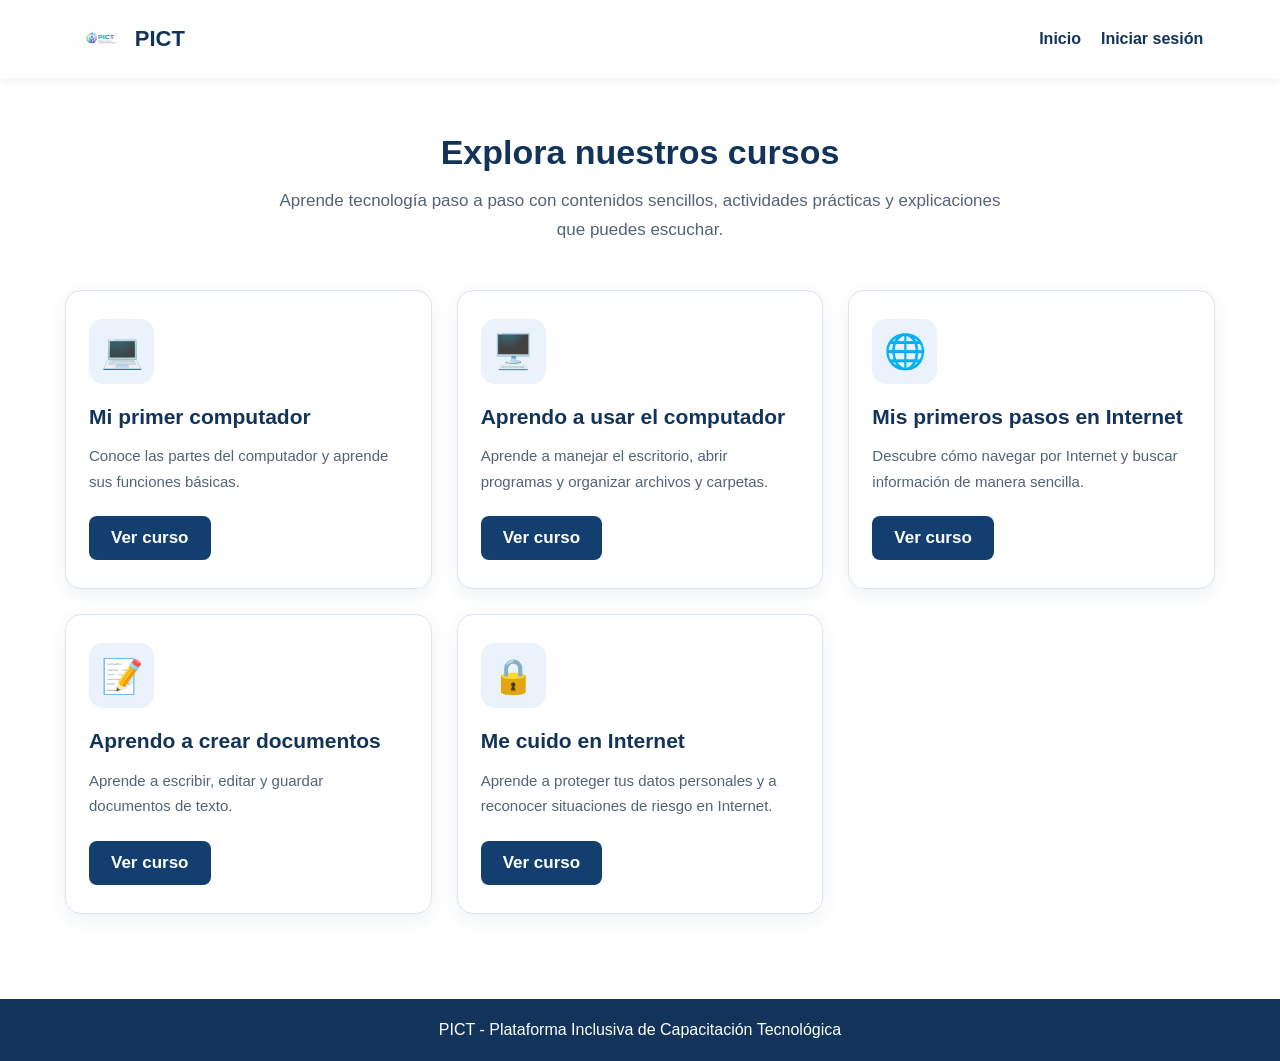
==== cursos.html @ 24d3f704 "Add files via upload" ====
<!DOCTYPE html>
<html lang="es">
<head>
    <meta charset="UTF-8">
    <meta name="viewport" content="width=device-width, initial-scale=1.0">
    <title>Cursos | PICT</title>
    <link rel="stylesheet" href="style.css">
</head>
<body>

    <header class="encabezado">
        <div class="contenedor encabezado-contenido">
            <a href="index.html" class="marca">
                <img src="logo PICT.png" alt="Logo de PICT">
                <span>PICT</span>
            </a>

            <nav aria-label="Navegación principal">
                <a href="index.html">Inicio</a>
                <a href="login.html">Iniciar sesión</a>
            </nav>
        </div>
    </header>

    <main class="catalogo">
        <section class="catalogo-intro">
            <h1>Explora nuestros cursos</h1>
            <p>
                Aprende tecnología paso a paso con contenidos sencillos,
                actividades prácticas y explicaciones que puedes escuchar.
            </p>
        </section>

        <section class="cursos-grid" aria-label="Lista de cursos">

            <article class="curso-card">
                <div class="curso-icono" aria-hidden="true">💻</div>
                <h2>Mi primer computador</h2>
                <p>
                    Conoce las partes del computador y aprende sus
                    funciones básicas.
                </p>
                <a href="curso-computador.html" class="btn-primary">
                    Ver curso
                </a>
            </article>

            <article class="curso-card">
                <div class="curso-icono" aria-hidden="true">🖥️</div>
                <h2>Aprendo a usar el computador</h2>
                <p>
                    Aprende a manejar el escritorio, abrir programas
                    y organizar archivos y carpetas.
                </p>
                <a href="curso-uso.html" class="btn-primary">
                    Ver curso
                </a>
            </article>

            <article class="curso-card">
                <div class="curso-icono" aria-hidden="true">🌐</div>
                <h2>Mis primeros pasos en Internet</h2>
                <p>
                    Descubre cómo navegar por Internet y buscar
                    información de manera sencilla.
                </p>
                <a href="curso-internet.html" class="btn-primary">
                    Ver curso
                </a>
            </article>

            <article class="curso-card">
                <div class="curso-icono" aria-hidden="true">📝</div>
                <h2>Aprendo a crear documentos</h2>
                <p>
                    Aprende a escribir, editar y guardar documentos
                    de texto.
                </p>
                <a href="curso-documentos.html" class="btn-primary">
                    Ver curso
          
                </a>
            </article>

            <article class="curso-card">
                <div class="curso-icono" aria-hidden="true">🔒</div>
                <h2>Me cuido en Internet</h2>
                <p>
                    Aprende a proteger tus datos personales y a
                    reconocer situaciones de riesgo en Internet.
                </p>
                <a href="curso-seguridad.html" class="btn-primary">
                    Ver curso
                </a>
            </article>

        </section>
    </main>

    <footer>
        <p>PICT - Plataforma Inclusiva de Capacitación Tecnológica</p>
    </footer>

</body>
</html>
---- style.css ----
/* ===== CONFIGURACIÓN GENERAL ===== */
* {
    margin: 0;
    padding: 0;
    box-sizing: border-box;
    font-family: 'Segoe UI', Tahoma, sans-serif;
}

body {
    background-color: #ffffff;
    color: #102f50;
    min-height: 100vh;
}

/* ===== ENCABEZADO ===== */
.header {
    background-color: #ffffff;
    padding: 15px 40px;
    display: flex;
    justify-content: space-between;
    align-items: center;
    box-shadow: 0 2px 10px rgba(0, 0, 0, 0.06);
}

.logo {
    display: flex;
    align-items: center;
    gap: 12px;
}

.logo img {
    width: 65px;
    height: auto;
}

.header h1 {
    color: #102f50;
    font-size: 28px;
}

nav {
    display: flex;
    align-items: center;
    gap: 12px;
    flex-wrap: wrap;
}

nav a {
    text-decoration: none;
}

.btn {
    padding: 10px 17px;
    border-radius: 7px;
    border: 1px solid #1769e8;
    color: #1769e8;
    font-weight: 600;
    transition: 0.3s;
}

.btn:hover {
    background-color: #1769e8;
    color: #ffffff;
}

/* ===== PÁGINA PRINCIPAL ===== */
.hero {
    min-height: 440px;
    background-color: #102f50;
    color: #ffffff;
    padding: 75px 8%;
    display: flex;
    flex-direction: column;
    justify-content: center;
    align-items: flex-start;
}

.hero h2 {
    font-size: 42px;
    max-width: 650px;
    margin-bottom: 20px;
}

.hero p {
    font-size: 18px;
    max-width: 600px;
    line-height: 1.7;
    margin-bottom: 30px;
}

.btn-primary {
    background-color: #1769e8;
    color: #ffffff;
    padding: 14px 25px;
    border-radius: 8px;
    font-size: 17px;
    font-weight: bold;
    text-decoration: none;
    display: inline-block;
    transition: 0.3s;
}

.btn-primary:hover {
    background-color: #0d55c7;
}

/* ===== SECCIÓN INFORMATIVA ===== */
.info {
    background-color: #ffffff;
    padding: 60px 20px;
    text-align: center;
}

.info h3 {
    font-size: 30px;
    margin-bottom: 15px;
    color: #102f50;
}

.info p {
    max-width: 700px;
    margin: 0 auto 35px;
    font-size: 17px;
    line-height: 1.7;
    color: #475569;
}

/* ===== TARJETAS ===== */
.cards {
    display: flex;
    justify-content: center;
    gap: 25px;
    flex-wrap: wrap;
}

.card {
    background-color: #f1f6fc;
    border: 1px solid #dbe7f5;
    border-radius: 12px;
    padding: 25px;
    width: 260px;
    box-shadow: 0 5px 15px rgba(16, 47, 80, 0.07);
    transition: 0.3s;
}

.card:hover {
    transform: translateY(-5px);
}

.card h4 {
    color: #1769e8;
    margin-bottom: 10px;
}

/* ===== INICIO DE SESIÓN Y REGISTRO ===== */
.auth-container {
    max-width: 420px;
    width: 100%;
    padding: 35px;
    background-color: #ffffff;
    border: 1px solid #dbe7f5;
    border-radius: 14px;
    text-align: center;
    box-shadow: 0 8px 25px rgba(16, 47, 80, 0.10);
    animation: none;
}

.auth-container h2 {
    color: #102f50;
    margin-bottom: 12px;
}

.auth-container p {
    color: #64748b;
}

.auth-form {
    display: flex;
    flex-direction: column;
    gap: 15px;
}

.auth-form input {
    padding: 13px 14px;
    border-radius: 8px;
    background-color: #ffffff;
    color: #102f50;
    border: 1px solid #cbd5e1;
    font-size: 15px;
}

.auth-form input::placeholder {
    color: #64748b;
}

.auth-form input:focus {
    outline: 2px solid #1769e8;
    outline-offset: 2px;
}

.auth-container a {
    color: #1769e8;
    text-decoration: none;
    font-weight: 600;
}

/* ===== ACCESIBILIDAD Y MOVIMIENTO ===== */
a:focus-visible,
button:focus-visible,
input:focus-visible {
    outline: 3px solid #f59e0b;
    outline-offset: 3px;
}

@media (prefers-reduced-motion: reduce) {
    *,
    *::before,
    *::after {
        animation: none !important;
        transition: none !important;
        scroll-behavior: auto !important;
    }
}

/* ===== DISEÑO PARA CELULARES ===== */
@media (max-width: 768px) {
    .header {
        padding: 15px 20px;
        flex-direction: column;
        gap: 15px;
    }

    nav {
        justify-content: center;
    }

    .hero {
        min-height: 350px;
        padding: 50px 25px;
    }

    .hero h2 {
        font-size: 30px;
    }

    .hero p {
        font-size: 16px;
    }

    .info {
        padding: 40px 20px;
    }

    .cards {
        flex-direction: column;
        align-items: center;
    }

    .card {
        width: 100%;
        max-width: 350px;
    }
}


/* ===== DISEÑO PRINCIPAL EN DOS COLUMNAS ===== */

.inicio-columnas {
    display: grid;
    grid-template-columns: 1fr 1fr;
    min-height: 430px;
}

.panel-azul {
    background-color: #102f50;
    color: #ffffff;
    padding: 65px 9%;
    display: flex;
    flex-direction: column;
    justify-content: center;
}

.panel-azul h2 {
    font-size: 34px;
    line-height: 1.3;
    margin-bottom: 20px;
}

.panel-azul p,
.panel-azul li {
    font-size: 17px;
    line-height: 1.7;
}

.panel-azul ul {
    padding-left: 25px;
    margin-top: 20px;
}

.panel-blanco {
    background-color: #ffffff;
    padding: 65px 9%;
    display: flex;
    flex-direction: column;
    justify-content: center;
    align-items: flex-start;
}

.panel-blanco h2 {
    color: #102f50;
    font-size: 32px;
    margin-bottom: 20px;
}

.panel-blanco h3 {
    color: #1769e8;
    font-size: 23px;
    margin: 25px 0 12px;
}

.panel-blanco p {
    color: #334155;
    font-size: 17px;
    line-height: 1.7;
    margin-bottom: 15px;
}

.panel-blanco .btn-primary {
    margin-top: 15px;
}

/* ===== ADAPTACIÓN A CELULARES ===== */

@media (max-width: 768px) {
    .inicio-columnas {
        grid-template-columns: 1fr;
    }

    .panel-azul,
    .panel-blanco {
        padding: 40px 25px;
    }

    .panel-azul h2,
    .panel-blanco h2 {
        font-size: 27px;
    }
}


/* ===== DISEÑO DE INICIO DE SESIÓN ===== */

.auth-layout {
    display: grid;
    grid-template-columns: 1fr 1fr;
    min-height: 100vh;
    background-color: #ffffff;
}

.auth-info {
    background-color: #102f50;
    color: #ffffff;
    padding: 55px 10%;
    display: flex;
    flex-direction: column;
    justify-content: center;
}

.auth-logo {
    display: flex;
    align-items: center;
    gap: 15px;
    margin-bottom: 45px;
}

.auth-logo img {
    width: 75px;
    height: auto;
}

.auth-logo h1 {
    font-size: 30px;
}

.auth-info h2 {
    font-size: 34px;
    line-height: 1.3;
    margin-bottom: 20px;
}

.auth-info p,
.auth-info li {
    font-size: 17px;
    line-height: 1.7;
}

.auth-info ul {
    padding-left: 25px;
    margin-top: 20px;
}

.auth-form-panel {
    padding: 55px 12%;
    display: flex;
    flex-direction: column;
    justify-content: center;
}

.auth-form-panel h2 {
    color: #102f50;
    font-size: 30px;
    margin-bottom: 12px;
}

.auth-form-panel > p {
    color: #475569;
    margin-bottom: 25px;
    line-height: 1.6;
}

.auth-form {
    display: flex;
    flex-direction: column;
    gap: 12px;
}

.auth-form label {
    color: #102f50;
    font-weight: 600;
}

.auth-form input {
    width: 100%;
    padding: 14px;
    border: 1px solid #94a3b8;
    border-radius: 8px;
    font-size: 16px;
    color: #102f50;
    background-color: #ffffff;
}

.auth-form input::placeholder {
    color: #64748b;
}

.auth-form input:focus {
    outline: 3px solid #1769e8;
    outline-offset: 2px;
}

.auth-form button {
    border: none;
    cursor: pointer;
    margin-top: 12px;
}

.auth-links {
    margin-top: 25px;
    color: #334155;
}

.auth-links a,
.back-link {
    color: #1457b8;
    font-weight: 600;
    text-decoration: underline;
}

.back-link {
    margin-top: 20px;
    display: inline-block;
}

/* ===== ADAPTACIÓN A CELULARES ===== */

@media (max-width: 768px) {
    .auth-layout {
        grid-template-columns: 1fr;
    }

    .auth-info {
        padding: 35px 25px;
    }

    .auth-logo {
        margin-bottom: 25px;
    }

    .auth-info h2 {
        font-size: 27px;
    }

    .auth-form-panel {
        padding: 40px 25px;
    }
}


/* ===== SELECT DEL REGISTRO ===== */

.auth-form select {
    width: 100%;
    padding: 14px;
    border: 1px solid #94a3b8;
    border-radius: 8px;
    font-size: 16px;
    color: #102f50;
    background-color: #ffffff;
}

.auth-form select:focus {
    outline: 3px solid #1769e8;
    outline-offset: 2px;
}

/* Espacio para el formulario de registro */

.auth-form-panel {
    padding-top: 35px;
    padding-bottom: 35px;
}

/* Evitar que los campos queden demasiado juntos */

.auth-form label {
    margin-top: 5px;
}


/* ===== CONTENIDO DE LOS CURSOS ===== */

.contenido-curso {
    max-width: 1000px;
    margin: auto;
    padding: 35px 25px;
    color: #102f50;
}

.curso-encabezado {
    background: #102f50;
    color: white;
    padding: 35px;
    border-radius: 14px;
    margin-bottom: 30px;
}

.curso-encabezado h2 {
    font-size: 32px;
    margin: 15px 0;
}

.curso-encabezado p {
    font-size: 18px;
    line-height: 1.7;
}

.ruta {
    font-size: 14px !important;
    color: #e2e8f0;
}

.nivel-curso {
    display: inline-block;
    background: white;
    color: #102f50;
    padding: 7px 13px;
    border-radius: 20px;
    font-weight: bold;
}

.leccion,
.actividad,
.final-curso {
    background: white;
    border: 1px solid #dbe7f5;
    border-radius: 14px;
    padding: 30px;
    margin-bottom: 25px;
    box-shadow: 0 4px 12px rgba(16, 47, 80, 0.06);
}

.leccion h2,
.actividad h2,
.final-curso h2 {
    font-size: 25px;
    margin-bottom: 18px;
    color: #102f50;
}

.leccion p,
.leccion li,
.actividad p,
.final-curso p {
    font-size: 18px;
    line-height: 1.8;
    color: #334155;
}

.leccion li {
    margin-bottom: 10px;
}

.parte-computador {
    display: flex;
    align-items: center;
    gap: 20px;
    padding: 20px 0;
    border-bottom: 1px solid #dbe7f5;
}

.parte-icono {
    font-size: 45px;
    min-width: 65px;
    text-align: center;
}

.parte-computador h3 {
    font-size: 20px;
    margin-bottom: 8px;
}

.btn-escuchar {
    background: #e8f1ff;
    color: #102f50;
    border: 2px solid #1769e8;
    border-radius: 8px;
    padding: 11px 17px;
    font-size: 16px;
    font-weight: bold;
    cursor: pointer;
    margin-top: 12px;
}

.btn-escuchar:hover {
    background: #d5e6ff;
}

.actividad fieldset {
    border: 1px solid #94a3b8;
    border-radius: 10px;
    padding: 20px;
    margin: 20px 0;
}

.actividad legend {
    font-size: 18px;
    font-weight: bold;
    padding: 0 8px;
}

.opcion-respuesta {
    display: block;
    padding: 12px;
    font-size: 18px;
    cursor: pointer;
}

.opcion-respuesta input {
    width: 20px;
    height: 20px;
    margin-right: 10px;
    vertical-align: middle;
}

.resultado-actividad {
    font-weight: bold;
    margin-top: 18px;
}

.final-curso {
    text-align: center;
    background: #eaf2ff;
}

.contenido-curso button:focus-visible,
.contenido-curso a:focus-visible,
.contenido-curso input:focus-visible {
    outline: 3px solid #1769e8;
    outline-offset: 4px;
}

@media (max-width: 650px) {
    .contenido-curso {
        padding: 20px 15px;
    }

    .curso-encabezado,
    .leccion,
    .actividad,
    .final-curso {
        padding: 22px;
    }

    .curso-encabezado h2 {
        font-size: 26px;
    }

    .parte-computador {
        align-items: flex-start;
    }
}


/* =====================================
   CATÁLOGO DE LOS CINCO CURSOS PICT
===================================== */

.encabezado {
    background-color: #ffffff;
    padding: 15px 6%;
    box-shadow: 0 2px 10px rgba(0, 0, 0, 0.08);
}

.encabezado-contenido {
    max-width: 1200px;
    margin: auto;
    display: flex;
    justify-content: space-between;
    align-items: center;
    gap: 20px;
}

.marca {
    display: flex;
    align-items: center;
    gap: 10px;
    text-decoration: none;
    color: #12345a;
    font-size: 22px;
    font-weight: bold;
}

.marca img {
    width: 48px;
    height: 48px;
    object-fit: contain;
}

.encabezado nav {
    display: flex;
    gap: 20px;
}

.encabezado nav a {
    color: #12345a;
    text-decoration: none;
    font-weight: 600;
}

.encabezado nav a:hover {
    color: #e98232;
}

/* CONTENEDOR DEL CATÁLOGO */

.catalogo {
    max-width: 1200px;
    margin: 0 auto;
    padding: 55px 25px;
}

/* PRESENTACIÓN */

.catalogo-intro {
    text-align: center;
    max-width: 750px;
    margin: 0 auto 45px;
}

.catalogo-intro h1 {
    color: #12345a;
    font-size: 34px;
    margin-bottom: 15px;
}

.catalogo-intro p {
    color: #526477;
    font-size: 17px;
    line-height: 1.7;
}

/* CUADRÍCULA DE CURSOS */

.cursos-grid {
    display: grid;
    grid-template-columns: repeat(3, minmax(0, 1fr));
    gap: 25px;
}

/* TARJETAS */

.curso-card {
    background-color: #ffffff;
    border: 1px solid #dce5ef;
    border-radius: 16px;
    padding: 28px 23px;
    display: flex;
    flex-direction: column;
    align-items: flex-start;
    box-shadow: 0 5px 18px rgba(18, 52, 90, 0.08);
    transition: transform 0.2s ease, box-shadow 0.2s ease;
}

.curso-card:hover {
    transform: translateY(-5px);
    box-shadow: 0 9px 24px rgba(18, 52, 90, 0.15);
}

.curso-icono {
    width: 65px;
    height: 65px;
    border-radius: 14px;
    background-color: #eaf2fb;
    display: flex;
    justify-content: center;
    align-items: center;
    font-size: 34px;
    margin-bottom: 18px;
}

.curso-card h2 {
    color: #12345a;
    font-size: 21px;
    line-height: 1.4;
    margin-bottom: 12px;
}

.curso-card p {
    color: #526477;
    font-size: 15px;
    line-height: 1.7;
    margin-bottom: 22px;
    flex-grow: 1;
}

/* BOTÓN */

.curso-card .btn-primary {
    display: inline-block;
    background-color: #123f70;
    color: #ffffff;
    text-decoration: none;
    padding: 12px 22px;
    border-radius: 8px;
    font-weight: bold;
    text-align: center;
}

.curso-card .btn-primary:hover {
    background-color: #e98232;
    color: #ffffff;
}

.curso-card .btn-primary:focus-visible,
.encabezado a:focus-visible {
    outline: 3px solid #e98232;
    outline-offset: 4px;
}

/* PIE DE PÁGINA */

.catalogo + footer {
    background-color: #12345a;
    color: #ffffff;
    text-align: center;
    padding: 22px;
    margin-top: 30px;
}

/* ADAPTACIÓN A TABLET Y CELULAR */

@media (max-width: 900px) {
    .cursos-grid {
        grid-template-columns: repeat(2, minmax(0, 1fr));
    }
}

@media (max-width: 600px) {
    .encabezado-contenido {
        flex-direction: column;
    }

    .encabezado nav {
        flex-wrap: wrap;
        justify-content: center;
    }

    .catalogo {
        padding: 35px 18px;
    }

    .catalogo-intro h1 {
        font-size: 28px;
    }

    .cursos-grid {
        grid-template-columns: 1fr;
    }

    .curso-card {
        padding: 24px 20px;
    }
}



/* ==================================
   BOTÓN DE ACCESIBILIDAD PICT
================================== */

.pict-accesibilidad {
  position: fixed;
  bottom: 20px;
  right: 20px;
  z-index: 9999;
  font-family: Arial, sans-serif;
}

/* Botón flotante */
#btn-accesibilidad {
  width: 58px;
  height: 58px;
  border-radius: 50%;
  border: 2px solid white;
  background: #124b89;
  color: white;
  font-size: 28px;
  cursor: pointer;
  box-shadow: 0 3px 12px #0004;
}

/* Menú de accesibilidad */
#menu-accesibilidad {
  position: absolute;
  bottom: 70px;
  right: 0;
  width: 240px;
  max-width: calc(100vw - 40px);
  max-height: 70vh;
  overflow-y: auto;
  padding: 15px;
  border-radius: 12px;
  background: white;
  color: #173451;
  border: 2px solid #124b89;
  box-shadow: 0 4px 15px #0003;
}

#menu-accesibilidad[hidden] {
  display: none;
}

/* Título del menú */
#menu-accesibilidad h2 {
  font-size: 20px;
  margin-bottom: 12px;
}

/* Botones del menú */
#menu-accesibilidad button {
  display: block;
  width: 100%;
  padding: 10px;
  margin: 7px 0;
  background: #124b89;
  color: white;
  border: none;
  border-radius: 6px;
  cursor: pointer;
  font-size: 15px;
}

#menu-accesibilidad button:hover {
  background: #e87516;
}

/* Navegación con teclado */
.pict-accesibilidad button:focus-visible {
  outline: 3px solid #ff9c27;
  outline-offset: 3px;
}

/* ==================================
   MODO ALTO CONTRASTE
================================== */

body.pict-alto-contraste {
  background: #000 !important;
  color: #fff !important;
}

body.pict-alto-contraste :is(
  header, main, footer, section,
  article, nav, .curso-card,
  .catalogo, .encabezado
) {
  background: #000 !important;
  color: #fff !important;
}

body.pict-alto-contraste a {
  color: #ffff00 !important;
}

body.pict-alto-contraste button {
  background: #ffff00 !important;
  color: #000 !important;
  border: 2px solid #fff !important;
}

body.pict-alto-contraste #menu-accesibilidad {
  background: #000 !important;
  color: #fff !important;
}
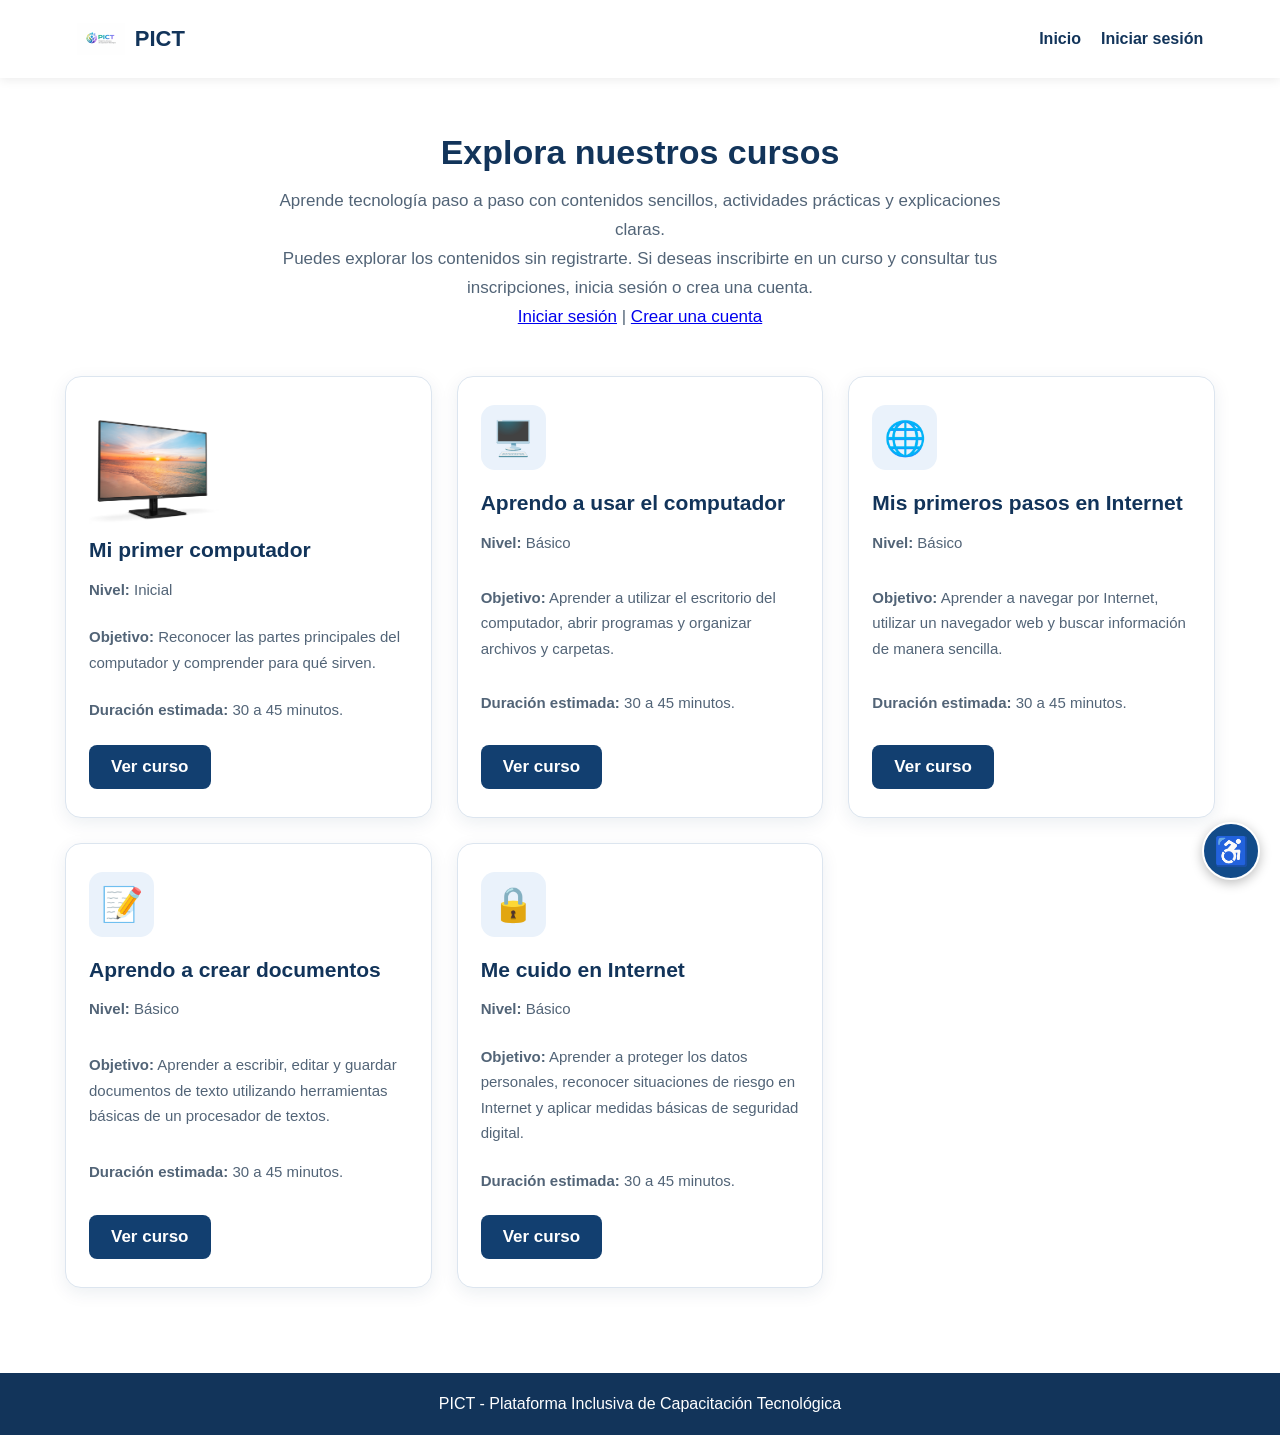
==== commit a91e3599: "Add files via upload" ====
--- a/cursos.html
+++ b/cursos.html
@@ -23,77 +23,201 @@
         </div>
     </header>
 
+    
+<!-- Botón de accesibilidad PICT -->
+<div class="pict-accesibilidad">
+
+  <button id="btn-accesibilidad"
+          type="button"
+          aria-label="Abrir opciones de accesibilidad"
+          aria-expanded="false"
+          aria-controls="menu-accesibilidad">
+    ♿
+  </button>
+
+  <div id="menu-accesibilidad" hidden>
+    <h2>Accesibilidad</h2>
+
+    <button type="button" id="aumentar-texto">
+      A+ Aumentar texto
+    </button>
+
+    <button type="button" id="disminuir-texto">
+      A- Disminuir texto
+    </button>
+
+    <button type="button" id="alto-contraste">
+      Alto contraste
+    </button>
+
+    <button type="button" id="leer-pagina">
+      🔊 Leer página
+    </button>
+
+    <button type="button" id="detener-lectura">
+      Detener lectura
+    </button>
+
+    <button type="button" id="restablecer-accesibilidad">
+      Restablecer
+    </button>
+  </div>
+</div>
+
+
     <main class="catalogo">
-        <section class="catalogo-intro">
-            <h1>Explora nuestros cursos</h1>
-            <p>
-                Aprende tecnología paso a paso con contenidos sencillos,
-                actividades prácticas y explicaciones que puedes escuchar.
-            </p>
-        </section>
+       <section class="catalogo-intro">
+    <h1>Explora nuestros cursos</h1>
+
+    <p>
+        Aprende tecnología paso a paso con contenidos sencillos,
+        actividades prácticas y explicaciones claras.
+    </p>
+
+    <p>
+        Puedes explorar los contenidos sin registrarte.
+        Si deseas inscribirte en un curso y consultar
+        tus inscripciones, inicia sesión o crea una cuenta.
+    </p>
+
+    <p>
+        <a href="login.html">Iniciar sesión</a>
+        |
+        <a href="register.html">Crear una cuenta</a>
+    </p>
+</section>
 
         <section class="cursos-grid" aria-label="Lista de cursos">
 
-            <article class="curso-card">
-                <div class="curso-icono" aria-hidden="true">💻</div>
-                <h2>Mi primer computador</h2>
-                <p>
-                    Conoce las partes del computador y aprende sus
-                    funciones básicas.
-                </p>
-                <a href="curso-computador.html" class="btn-primary">
-                    Ver curso
-                </a>
-            </article>
-
-            <article class="curso-card">
-                <div class="curso-icono" aria-hidden="true">🖥️</div>
-                <h2>Aprendo a usar el computador</h2>
-                <p>
-                    Aprende a manejar el escritorio, abrir programas
-                    y organizar archivos y carpetas.
-                </p>
-                <a href="curso-uso.html" class="btn-primary">
-                    Ver curso
-                </a>
-            </article>
-
-            <article class="curso-card">
-                <div class="curso-icono" aria-hidden="true">🌐</div>
-                <h2>Mis primeros pasos en Internet</h2>
-                <p>
-                    Descubre cómo navegar por Internet y buscar
-                    información de manera sencilla.
-                </p>
-                <a href="curso-internet.html" class="btn-primary">
-                    Ver curso
-                </a>
-            </article>
-
-            <article class="curso-card">
-                <div class="curso-icono" aria-hidden="true">📝</div>
-                <h2>Aprendo a crear documentos</h2>
-                <p>
-                    Aprende a escribir, editar y guardar documentos
-                    de texto.
-                </p>
-                <a href="curso-documentos.html" class="btn-primary">
-                    Ver curso
-          
-                </a>
-            </article>
-
-            <article class="curso-card">
-                <div class="curso-icono" aria-hidden="true">🔒</div>
-                <h2>Me cuido en Internet</h2>
-                <p>
-                    Aprende a proteger tus datos personales y a
-                    reconocer situaciones de riesgo en Internet.
-                </p>
-                <a href="curso-seguridad.html" class="btn-primary">
-                    Ver curso
-                </a>
-            </article>
+            
+<article class="curso-card">
+    <img src="imagenes/monitor.png"
+         alt="Monitor de computador de escritorio"
+         style="width: 130px; max-width: 100%; height: auto;">
+
+    <h2>Mi primer computador</h2>
+
+    <p><strong>Nivel:</strong> Inicial</p>
+
+    <p>
+        <strong>Objetivo:</strong>
+        Reconocer las partes principales del computador
+        y comprender para qué sirven.
+    </p>
+
+    <p>
+        <strong>Duración estimada:</strong>
+        30 a 45 minutos.
+    </p>
+
+    <a href="curso-computador.html" class="btn-primary">
+        Ver curso
+    </a>
+</article>
+
+
+           
+<article class="curso-card">
+    <div class="curso-icono" aria-hidden="true">🖥️</div>
+
+    <h2>Aprendo a usar el computador</h2>
+
+    <p><strong>Nivel:</strong> Básico</p>
+
+    <p>
+        <strong>Objetivo:</strong>
+        Aprender a utilizar el escritorio del computador,
+        abrir programas y organizar archivos y carpetas.
+    </p>
+
+    <p>
+        <strong>Duración estimada:</strong>
+        30 a 45 minutos.
+    </p>
+
+    <a href="curso-uso.html" class="btn-primary">
+        Ver curso
+    </a>
+</article>
+
+
+            
+<article class="curso-card">
+    <div class="curso-icono" aria-hidden="true">🌐</div>
+
+    <h2>Mis primeros pasos en Internet</h2>
+
+    <p><strong>Nivel:</strong> Básico</p>
+
+    <p>
+        <strong>Objetivo:</strong>
+        Aprender a navegar por Internet, utilizar
+        un navegador web y buscar información
+        de manera sencilla.
+    </p>
+
+    <p>
+        <strong>Duración estimada:</strong>
+        30 a 45 minutos.
+    </p>
+
+    <a href="curso-internet.html" class="btn-primary">
+        Ver curso
+    </a>
+</article>
+
+
+            
+<article class="curso-card">
+    <div class="curso-icono" aria-hidden="true">📝</div>
+
+    <h2>Aprendo a crear documentos</h2>
+
+    <p><strong>Nivel:</strong> Básico</p>
+
+    <p>
+        <strong>Objetivo:</strong>
+        Aprender a escribir, editar y guardar
+        documentos de texto utilizando
+        herramientas básicas de un procesador de textos.
+    </p>
+
+    <p>
+        <strong>Duración estimada:</strong>
+        30 a 45 minutos.
+    </p>
+
+    <a href="curso-documentos.html" class="btn-primary">
+        Ver curso
+    </a>
+</article>
+
+
+           
+<article class="curso-card">
+    <div class="curso-icono" aria-hidden="true">🔒</div>
+
+    <h2>Me cuido en Internet</h2>
+
+    <p><strong>Nivel:</strong> Básico</p>
+
+    <p>
+        <strong>Objetivo:</strong>
+        Aprender a proteger los datos personales,
+        reconocer situaciones de riesgo en Internet
+        y aplicar medidas básicas de seguridad digital.
+    </p>
+
+    <p>
+        <strong>Duración estimada:</strong>
+        30 a 45 minutos.
+    </p>
+
+    <a href="curso-seguridad.html" class="btn-primary">
+        Ver curso
+    </a>
+</article>
+
 
         </section>
     </main>
@@ -102,6 +226,7 @@
         <p>PICT - Plataforma Inclusiva de Capacitación Tecnológica</p>
     </footer>
 
+    <script src="accesibilidad.js" defer></script>
 </body>
 </html>
 
--- a/style.css
+++ b/style.css
@@ -1013,3 +1013,255 @@
   background: #000 !important;
   color: #fff !important;
 }
+
+
+/* ==================================
+   MEJORA DE AMPLIACIÓN DE TEXTO PICT
+================================== */
+
+/* Encabezado y botones */
+.header h1 {
+    font-size: 1.75rem;
+}
+
+.btn {
+    font-size: 1rem;
+}
+
+.btn-primary {
+    font-size: 1.0625rem;
+}
+
+/* Página principal */
+.hero h2 {
+    font-size: 2.625rem;
+}
+
+.hero p {
+    font-size: 1.125rem;
+}
+
+.info h3 {
+    font-size: 1.875rem;
+}
+
+.info p {
+    font-size: 1.0625rem;
+}
+
+/* Paneles informativos */
+.panel-azul h2 {
+    font-size: 2.125rem;
+}
+
+.panel-azul p,
+.panel-azul li,
+.panel-blanco p {
+    font-size: 1.0625rem;
+}
+
+.panel-blanco h2 {
+    font-size: 2rem;
+}
+
+.panel-blanco h3 {
+    font-size: 1.4375rem;
+}
+
+/* Formularios */
+.auth-form input,
+.auth-form select {
+    font-size: 1rem;
+}
+
+.auth-info h2 {
+    font-size: 2.125rem;
+}
+
+.auth-info p,
+.auth-info li {
+    font-size: 1.0625rem;
+}
+
+/* Catálogo de cursos */
+.catalogo-intro h1 {
+    font-size: 2.125rem;
+}
+
+.catalogo-intro p {
+    font-size: 1.0625rem;
+}
+
+.curso-card h2 {
+    font-size: 1.3125rem;
+}
+
+.curso-card p {
+    font-size: 0.9375rem;
+}
+
+/* Contenidos educativos */
+.curso-encabezado h2 {
+    font-size: 2rem;
+}
+
+.curso-encabezado p,
+.leccion p,
+.leccion li,
+.actividad p,
+.final-curso p {
+    font-size: 1.125rem;
+}
+
+.leccion h2,
+.actividad h2,
+.final-curso h2 {
+    font-size: 1.5625rem;
+}
+
+.parte-computador h3 {
+    font-size: 1.25rem;
+}
+
+.btn-escuchar {
+    font-size: 1rem;
+}
+
+.actividad legend,
+.opcion-respuesta {
+    font-size: 1.125rem;
+}
+
+/* Menú de accesibilidad */
+#menu-accesibilidad h2 {
+    font-size: 1.25rem;
+}
+
+#menu-accesibilidad button {
+    font-size: 0.9375rem;
+}
+
+/* Evitar que los textos largos desborden */
+.card,
+.curso-card,
+.leccion,
+.actividad,
+.auth-container {
+    overflow-wrap: break-word;
+}
+
+
+/* ===== CORRECCIÓN DE ALTO CONTRASTE PICT ===== */
+
+/* Textos de las páginas y lecciones */
+body.pict-alto-contraste h1,
+body.pict-alto-contraste h2,
+body.pict-alto-contraste h3,
+body.pict-alto-contraste h4,
+body.pict-alto-contraste h5,
+body.pict-alto-contraste h6,
+body.pict-alto-contraste p,
+body.pict-alto-contraste li,
+body.pict-alto-contraste label,
+body.pict-alto-contraste legend,
+body.pict-alto-contraste span {
+    color: #ffffff !important;
+}
+
+/* Fondos de tarjetas, paneles y lecciones */
+body.pict-alto-contraste .leccion,
+body.pict-alto-contraste .actividad,
+body.pict-alto-contraste .final-curso,
+body.pict-alto-contraste .curso-encabezado,
+body.pict-alto-contraste .contenido-curso,
+body.pict-alto-contraste .panel-azul,
+body.pict-alto-contraste .panel-blanco,
+body.pict-alto-contraste .card,
+body.pict-alto-contraste .auth-container {
+    background-color: #000000 !important;
+    color: #ffffff !important;
+    border-color: #ffffff !important;
+}
+
+/* Mantener los enlaces amarillos */
+body.pict-alto-contraste a {
+    color: #ffff00 !important;
+}
+
+/* Mantener los botones amarillos con texto negro */
+body.pict-alto-contraste button,
+body.pict-alto-contraste .btn-primary {
+    background-color: #ffff00 !important;
+    color: #000000 !important;
+    border: 2px solid #ffffff !important;
+}
+
+/* Mantener el texto de los botones legible */
+body.pict-alto-contraste button *,
+body.pict-alto-contraste .btn-primary * {
+    color: #000000 !important;
+}
+
+
+/* ===== AJUSTE FINAL DE ALTO CONTRASTE PICT ===== */
+
+/* Fondos de las secciones educativas */
+body.pict-alto-contraste .curso-intro,
+body.pict-alto-contraste .curso-final,
+body.pict-alto-contraste .leccion,
+body.pict-alto-contraste .actividad,
+body.pict-alto-contraste .contenido-curso,
+body.pict-alto-contraste .curso-card {
+    background-color: #000000 !important;
+    color: #ffffff !important;
+    border-color: #ffffff !important;
+}
+
+/* Títulos y textos de las lecciones */
+body.pict-alto-contraste .contenido-curso h1,
+body.pict-alto-contraste .contenido-curso h2,
+body.pict-alto-contraste .contenido-curso h3,
+body.pict-alto-contraste .contenido-curso p,
+body.pict-alto-contraste .contenido-curso li,
+body.pict-alto-contraste .contenido-curso strong,
+body.pict-alto-contraste .contenido-curso label,
+body.pict-alto-contraste .contenido-curso legend {
+    color: #ffffff !important;
+}
+
+/* Campos de escritura */
+body.pict-alto-contraste input,
+body.pict-alto-contraste textarea,
+body.pict-alto-contraste select {
+    background-color: #000000 !important;
+    color: #ffffff !important;
+    border: 2px solid #ffffff !important;
+}
+
+/* Mantener botones con texto oscuro sobre amarillo */
+body.pict-alto-contraste .btn-primary,
+body.pict-alto-contraste button {
+    background-color: #ffff00 !important;
+    color: #000000 !important;
+}
+
+
+/* Imágenes educativas de las lecciones */
+.imagen-leccion {
+    display: block;
+    width: 100%;
+    max-width: 320px;
+    height: auto;
+    margin: 16px auto;
+    object-fit: contain;
+}
+
+/* Tamaño de las imágenes educativas de PICT */
+.imagen-leccion {
+    display: block;
+    width: 100%;
+    max-width: 280px;
+    height: auto;
+    margin: 15px auto;
+    object-fit: contain;
+}
